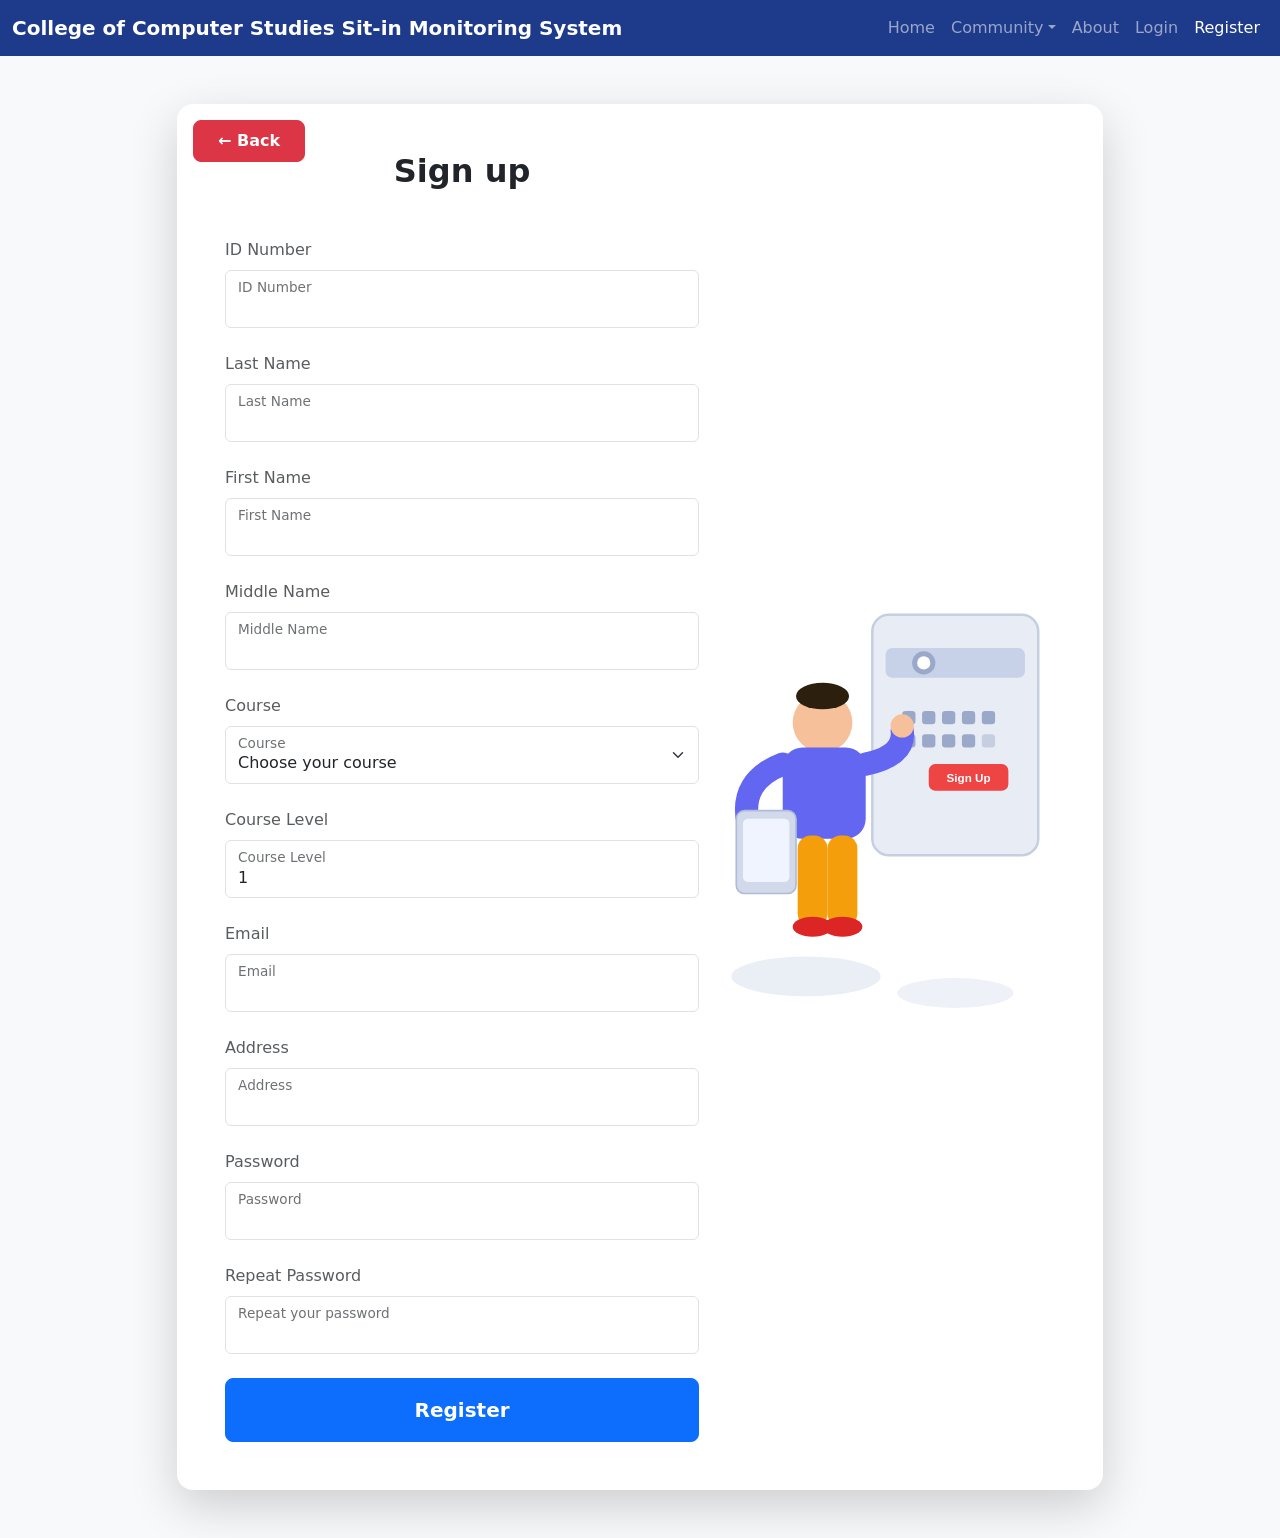
==== register.html @ 719eb95a "add all" ====
<!DOCTYPE html>
<html lang="en">
<head>
  <meta charset="UTF-8">
  <meta name="viewport" content="width=device-width, initial-scale=1.0">
  <title>CCS | Register</title>
  <link href="https://cdn.jsdelivr.net/npm/bootstrap@5.3.3/dist/css/bootstrap.min.css" rel="stylesheet">
  <link href="https://fonts.googleapis.com/css2?family=Source+Sans+3:wght@400;600;700&display=swap" rel="stylesheet">
  <link rel="stylesheet" href="style-bootstrap.css">
</head>
<body class="bg-light min-vh-100">
  <nav class="navbar navbar-expand-lg navbar-dark" style="background: #1e3a8a;">
    <div class="container-fluid">
      <span class="navbar-brand fw-semibold">College of Computer Studies Sit-in Monitoring System</span>
      <ul class="navbar-nav ms-auto">
        <li class="nav-item"><a class="nav-link" href="index.html">Home</a></li>
        <li class="nav-item dropdown"><a class="nav-link dropdown-toggle" href="#">Community</a></li>
        <li class="nav-item"><a class="nav-link" href="#">About</a></li>
        <li class="nav-item"><a class="nav-link" href="index.html">Login</a></li>
        <li class="nav-item"><a class="nav-link active" href="#">Register</a></li>
      </ul>
    </div>
  </nav>

  <main class="container py-5">
    <div class="row justify-content-center">
      <div class="col-xl-10">
        <div class="card shadow-lg border-0 rounded-4 position-relative">
          <a href="index.html" class="btn btn-danger position-absolute top-0 start-0 m-3 z-3 fw-semibold px-4 py-2 rounded-3">← Back</a>
          
          <div class="card-body p-5">
            <div class="row align-items-center">
              <div class="col-lg-7">
                <h1 class="h2 fw-bold text-center mb-5 text-dark">Sign up</h1>
                
                <form id="register-form">
                  <!-- 1. ID Number -->
                  <div class="mb-4">
                    <label class="form-label fw-medium text-muted">ID Number</label>
                    <div class="form-floating">
                      <input type="text" class="form-control" id="idNumber" name="idNumber" required>
                      <label for="idNumber">ID Number</label>
                    </div>
                  </div>

                  <!-- 2. Last Name -->
                  <div class="mb-4">
                    <label class="form-label fw-medium text-muted">Last Name</label>
                    <div class="form-floating">
                      <input type="text" class="form-control" id="lastName" name="lastName" required>
                      <label for="lastName">Last Name</label>
                    </div>
                  </div>

                  <!-- 3. First Name -->
                  <div class="mb-4">
                    <label class="form-label fw-medium text-muted">First Name</label>
                    <div class="form-floating">
                      <input type="text" class="form-control" id="firstName" name="firstName" required>
                      <label for="firstName">First Name</label>
                    </div>
                  </div>

                  <!-- 4. Middle Name -->
                  <div class="mb-4">
                    <label class="form-label fw-medium text-muted">Middle Name</label>
                    <div class="form-floating">
                      <input type="text" class="form-control" id="middleName" name="middleName">
                      <label for="middleName">Middle Name</label>
                    </div>
                  </div>

                  <!-- 5. Course (DROPDOWN) -->
                  <div class="mb-4">
                    <label class="form-label fw-medium text-muted">Course</label>
                    <div class="form-floating">
                      <select class="form-select" id="course" name="course" required>
                        <option value="" disabled selected>Choose your course</option>
                        <option value="BSIT">BSIT - Information Technology</option>
                        <option value="BSCS">BSCS - Computer Science</option>
                        <option value="BSE">BSE - Engineering</option>
                        <option value="BSN">BSN - Nursing</option>
                        <option value="BSA">BSA - Accountancy</option>
                      </select>
                      <label for="course">Course</label>
                    </div>
                  </div>

                  <!-- 6. Course Level -->
                  <div class="mb-4">
                    <label class="form-label fw-medium text-muted">Course Level</label>
                    <div class="form-floating">
                      <input type="number" class="form-control" id="courseLevel" name="courseLevel" value="1" min="1" max="5" required>
                      <label for="courseLevel">Course Level</label>
                    </div>
                  </div>

                  <!-- 7. Email -->
                  <div class="mb-4">
                    <label class="form-label fw-medium text-muted">Email</label>
                    <div class="form-floating">
                      <input type="email" class="form-control" id="email" name="email" required>
                      <label for="email">Email</label>
                    </div>
                  </div>

                  <!-- 8. Address -->
                  <div class="mb-4">
                    <label class="form-label fw-medium text-muted">Address</label>
                    <div class="form-floating">
                      <input type="text" class="form-control" id="address" name="address" required>
                      <label for="address">Address</label>
                    </div>
                  </div>

                  <!-- 9. Password -->
                  <div class="mb-4">
                    <label class="form-label fw-medium text-muted">Password</label>
                    <div class="form-floating">
                      <input type="password" class="form-control" id="password" name="password" required>
                      <label for="password">Password</label>
                    </div>
                  </div>

                  <!-- 10. Repeat Password -->
                  <div class="mb-4">
                    <label class="form-label fw-medium text-muted">Repeat Password</label>
                    <div class="form-floating">
                      <input type="password" class="form-control" id="repeatPassword" name="repeatPassword" required>
                      <label for="repeatPassword">Repeat your password</label>
                    </div>
                  </div>

                  <button type="submit" class="btn btn-primary btn-lg w-100 fw-semibold py-3">Register</button>
                </form>
              </div>

              <div class="col-lg-5 d-none d-lg-flex align-items-center justify-content-center">
                <svg class="svg-illustration" viewBox="0 0 200 280" fill="none" xmlns="http://www.w3.org/2000/svg">
                  <rect x="90" y="30" width="100" height="145" rx="10" fill="#e8edf5" stroke="#c5cfe0" stroke-width="1.5"/>
                  <rect x="98" y="50" width="84" height="18" rx="4" fill="#c7d2e8"/>
                  <circle cx="121" cy="59" r="7" fill="#9aa8c9"/>
                  <circle cx="121" cy="59" r="4" fill="#fff"/>
                  <rect x="108" y="88" width="8" height="8" rx="2" fill="#9aa8c9"/>
                  <rect x="120" y="88" width="8" height="8" rx="2" fill="#9aa8c9"/>
                  <rect x="132" y="88" width="8" height="8" rx="2" fill="#9aa8c9"/>
                  <rect x="144" y="88" width="8" height="8" rx="2" fill="#9aa8c9"/>
                  <rect x="156" y="88" width="8" height="8" rx="2" fill="#9aa8c9"/>
                  <rect x="108" y="102" width="8" height="8" rx="2" fill="#9aa8c9"/>
                  <rect x="120" y="102" width="8" height="8" rx="2" fill="#9aa8c9"/>
                  <rect x="132" y="102" width="8" height="8" rx="2" fill="#9aa8c9"/>
                  <rect x="144" y="102" width="8" height="8" rx="2" fill="#9aa8c9"/>
                  <rect x="156" y="102" width="8" height="8" rx="2" fill="#c5cfe0"/>
                  <rect x="124" y="120" width="48" height="16" rx="4" fill="#ef4444"/>
                  <text x="148" y="131" text-anchor="middle" fill="#fff" font-size="7" font-family="sans-serif" font-weight="600">Sign Up</text>
                  <circle cx="60" cy="95" r="18" fill="#f5c09a"/>
                  <ellipse cx="60" cy="79" rx="16" ry="8" fill="#2d1f0e"/>
                  <rect x="36" y="110" width="50" height="55" rx="12" fill="#6366f1"/>
                  <path d="M36 120 Q10 130 15 155" stroke="#6366f1" stroke-width="14" stroke-linecap="round" fill="none"/>
                  <path d="M86 120 Q110 115 108 100" stroke="#6366f1" stroke-width="14" stroke-linecap="round" fill="none"/>
                  <circle cx="108" cy="97" r="7" fill="#f5c09a"/>
                  <rect x="8" y="148" width="36" height="50" rx="5" fill="#d1d9eb" stroke="#b0bcd5" stroke-width="1"/>
                  <rect x="12" y="153" width="28" height="38" rx="3" fill="#f0f4ff"/>
                  <rect x="45" y="163" width="18" height="55" rx="8" fill="#f59e0b"/>
                  <rect x="63" y="163" width="18" height="55" rx="8" fill="#f59e0b"/>
                  <ellipse cx="54" cy="218" rx="12" ry="6" fill="#dc2626"/>
                  <ellipse cx="72" cy="218" rx="12" ry="6" fill="#dc2626"/>
                  <ellipse cx="50" cy="248" rx="45" ry="12" fill="#dde4f0" opacity=".6"/>
                  <ellipse cx="140" cy="258" rx="35" ry="9" fill="#dde4f0" opacity=".5"/>
                </svg>
              </div>
            </div>
          </div>
        </div>
      </div>
    </div>
  </main>

  <script src="https://cdn.jsdelivr.net/npm/bootstrap@5.3.3/dist/js/bootstrap.bundle.min.js"></script>
  <script src="script.js"></script>
</body>
</html>
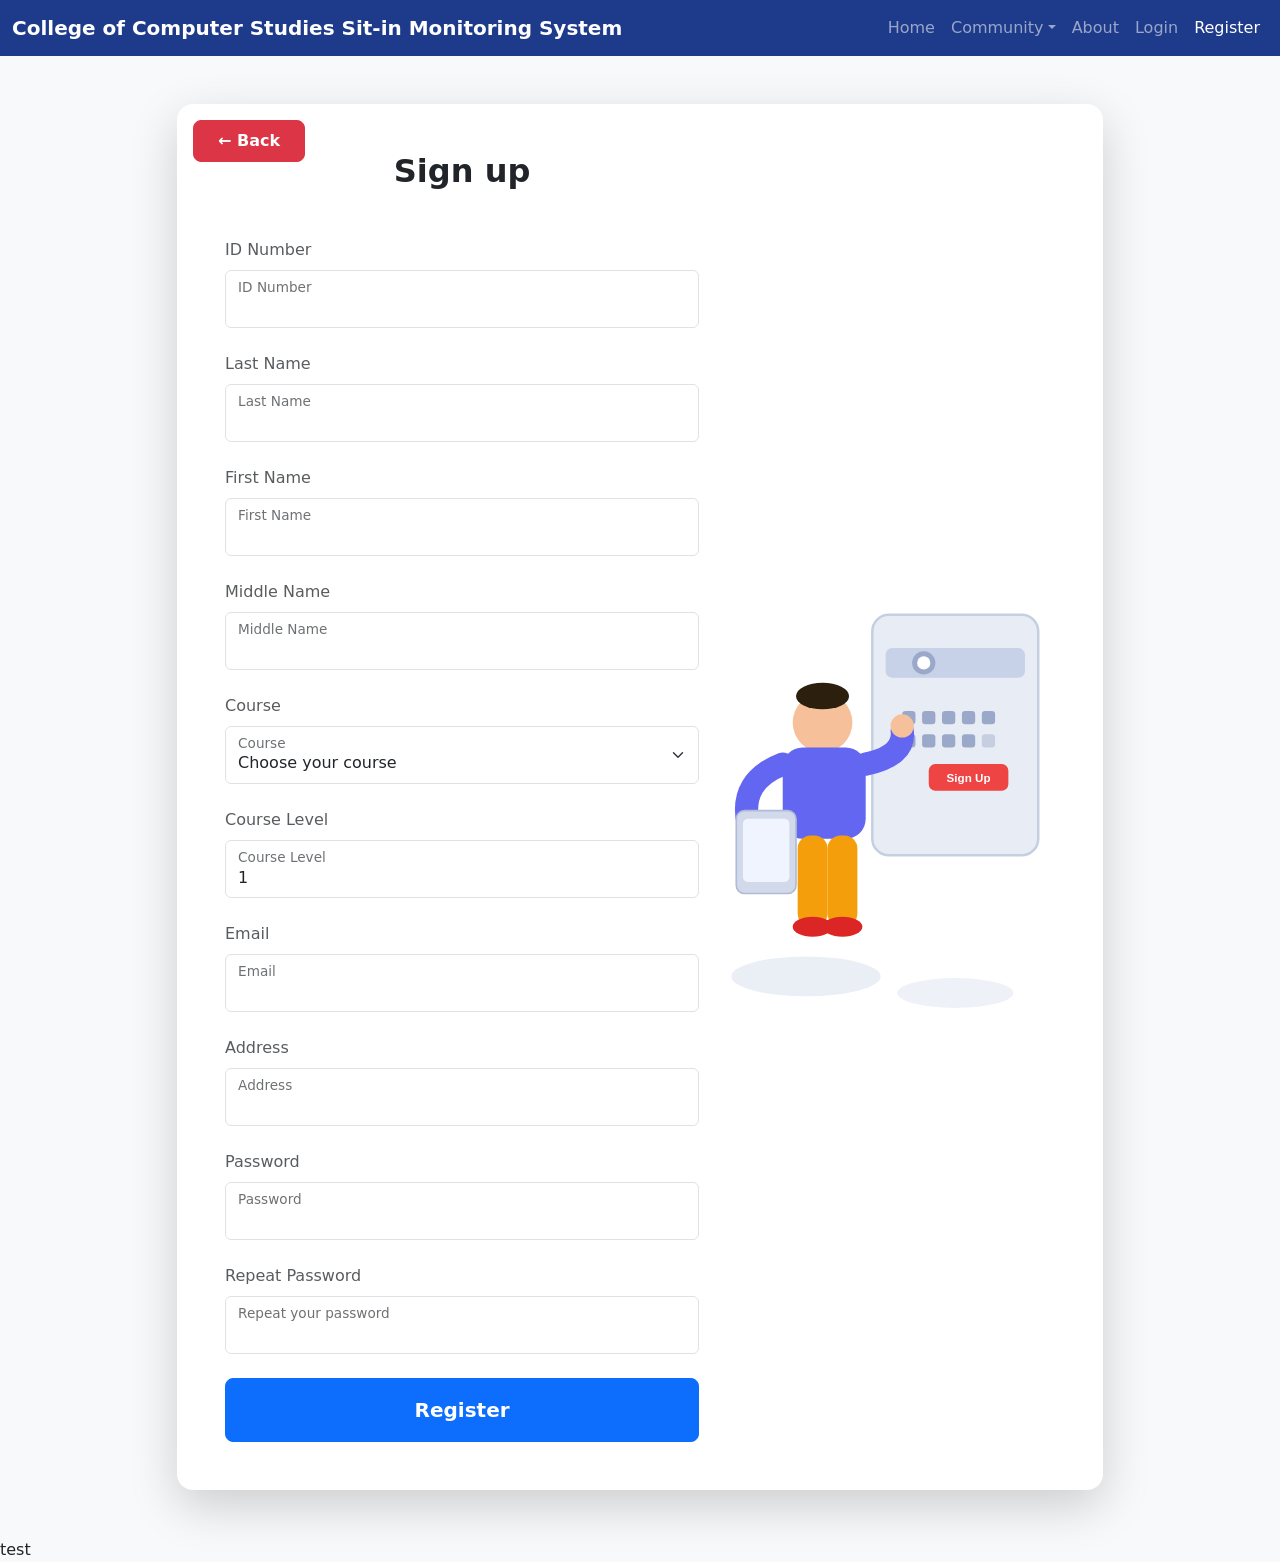
==== commit b4ea6f66: "update" ====
--- a/register.html
+++ b/register.html
@@ -180,3 +180,5 @@
   <script src="script.js"></script>
 </body>
 </html>
+
+test
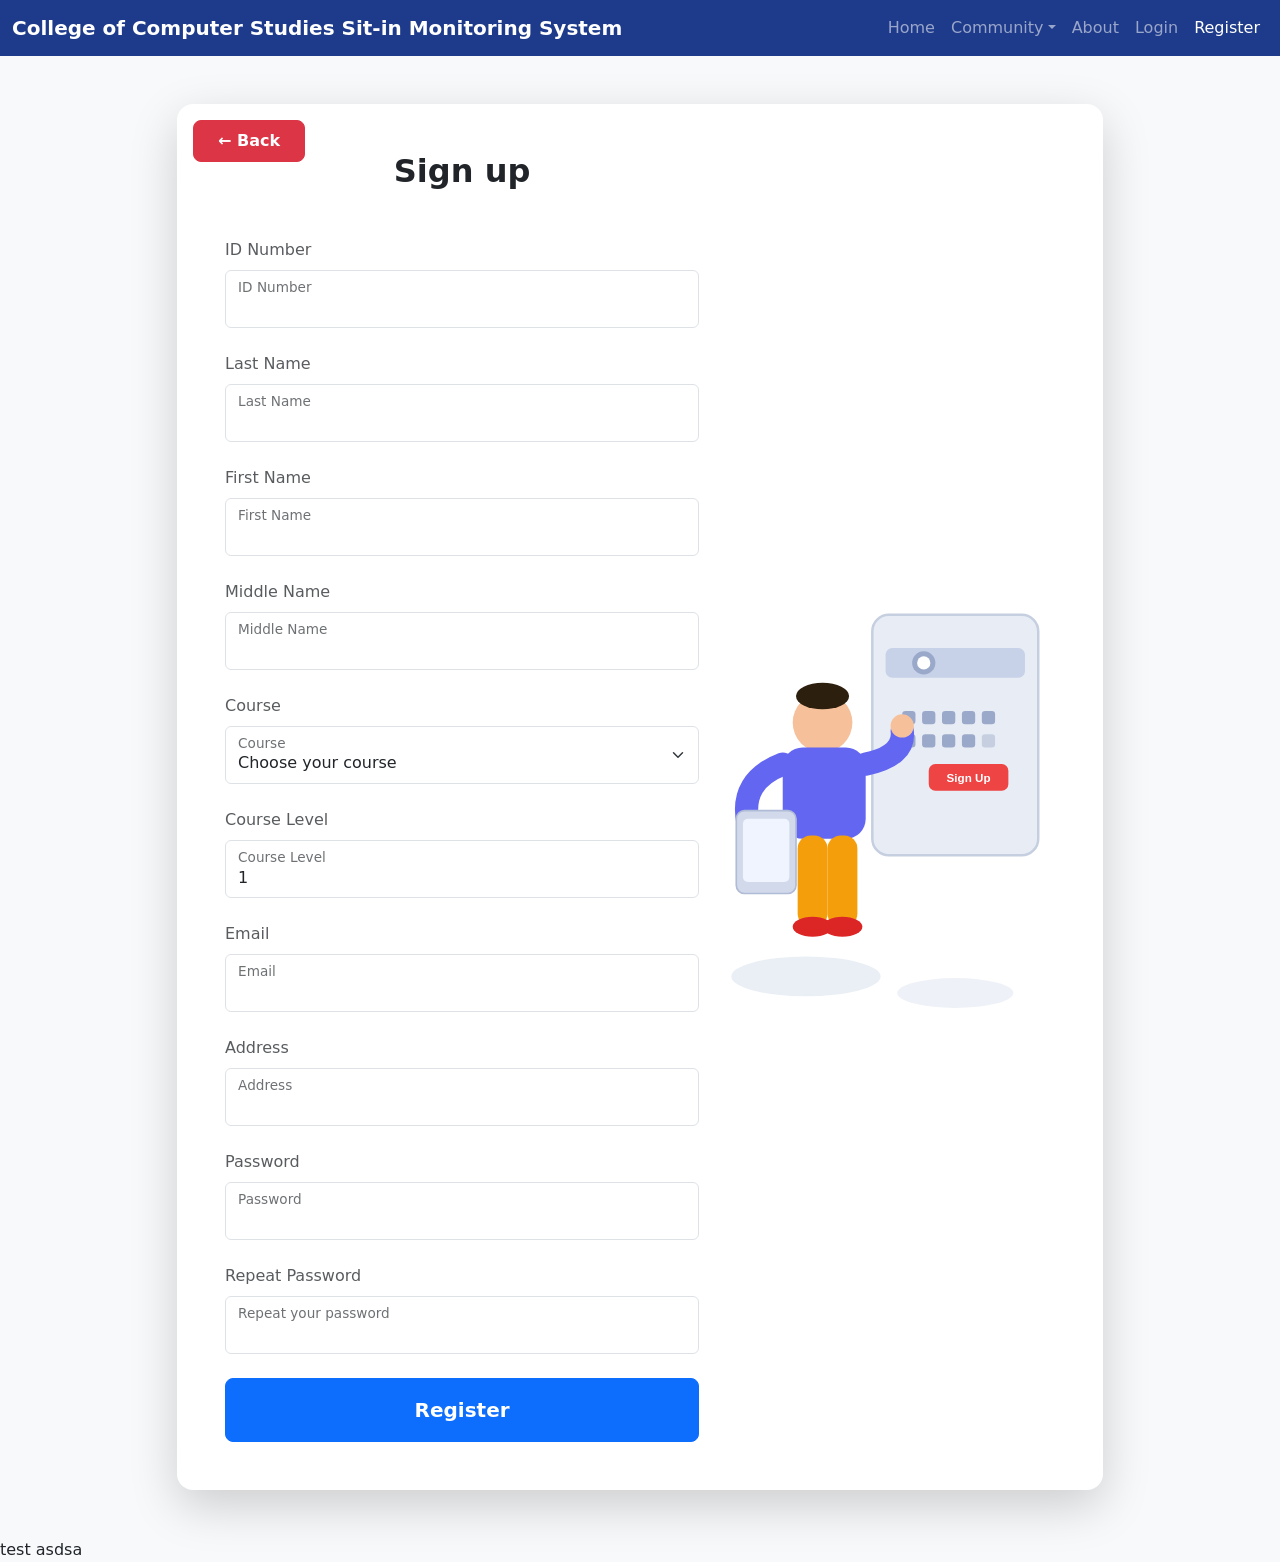
==== commit c48a3666: "update project" ====
--- a/register.html
+++ b/register.html
@@ -182,3 +182,4 @@
 </html>
 
 test
+asdsa
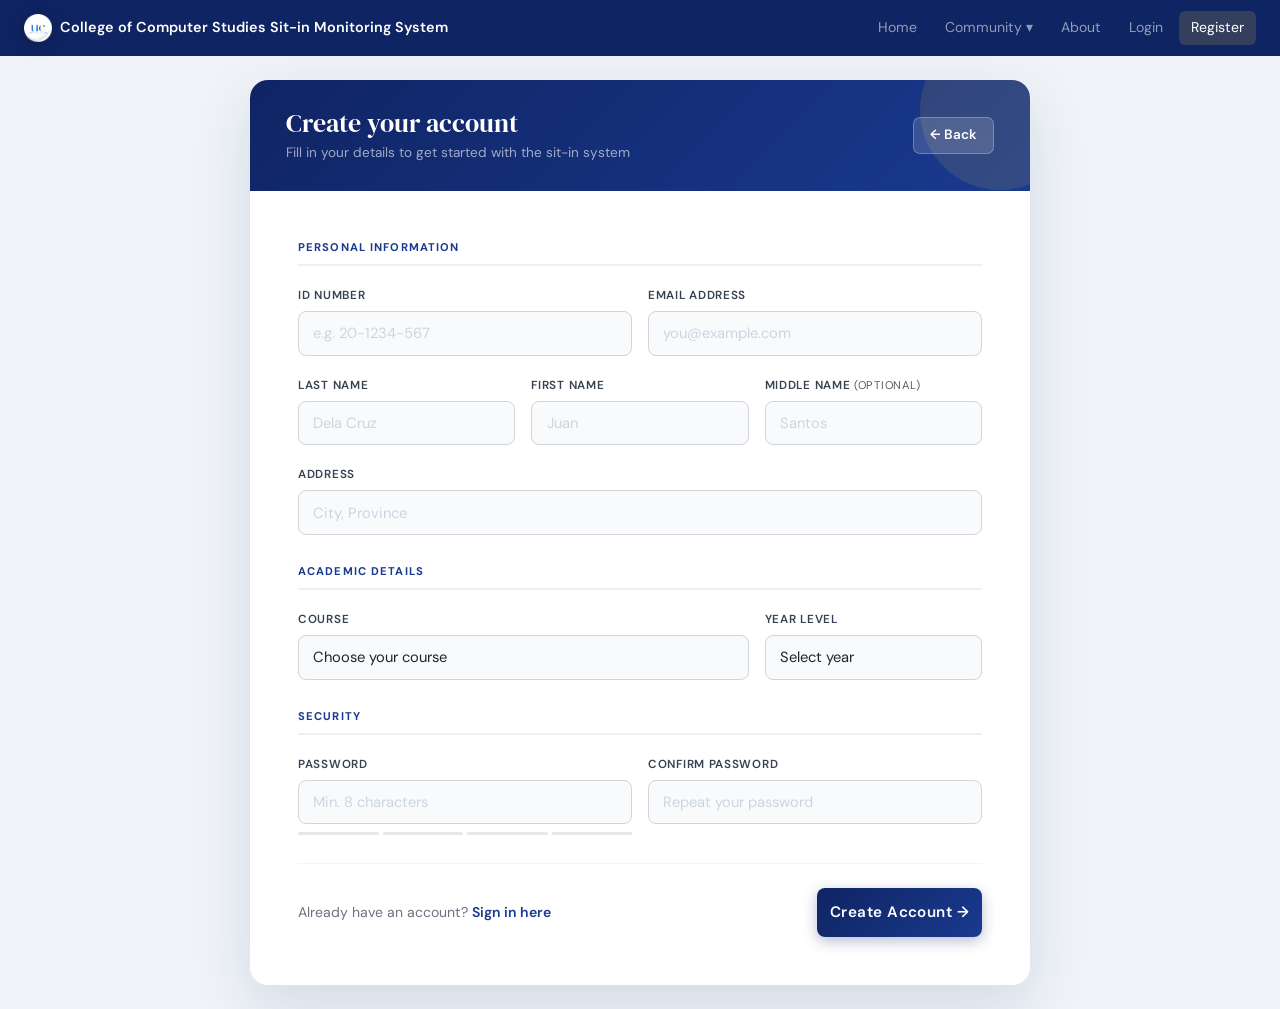
==== commit b298e44f: "Updated better V1" ====
--- a/register.html
+++ b/register.html
@@ -1,20 +1,28 @@
 <!DOCTYPE html>
 <html lang="en">
 <head>
-  <meta charset="UTF-8">
-  <meta name="viewport" content="width=device-width, initial-scale=1.0">
+  <meta charset="UTF-8" />
+  <meta name="viewport" content="width=device-width, initial-scale=1.0"/>
   <title>CCS | Register</title>
-  <link href="https://cdn.jsdelivr.net/npm/bootstrap@5.3.3/dist/css/bootstrap.min.css" rel="stylesheet">
-  <link href="https://fonts.googleapis.com/css2?family=Source+Sans+3:wght@400;600;700&display=swap" rel="stylesheet">
-  <link rel="stylesheet" href="style-bootstrap.css">
+  <link href="https://cdn.jsdelivr.net/npm/bootstrap@5.3.3/dist/css/bootstrap.min.css" rel="stylesheet"/>
+  <link href="https://fonts.googleapis.com/css2?family=DM+Sans:wght@400;500;600&family=DM+Serif+Display&display=swap" rel="stylesheet"/>
+  <link href="style.css" rel="stylesheet"/>
 </head>
-<body class="bg-light min-vh-100">
-  <nav class="navbar navbar-expand-lg navbar-dark" style="background: #1e3a8a;">
-    <div class="container-fluid">
-      <span class="navbar-brand fw-semibold">College of Computer Studies Sit-in Monitoring System</span>
-      <ul class="navbar-nav ms-auto">
+<body>
+
+  <!-- Navbar -->
+  <nav class="navbar navbar-expand-lg navbar-dark px-4">
+    <a class="navbar-brand fw-semibold d-flex align-items-center" href="index.html" style="font-size:.9rem; text-decoration: none;">
+      <img src="images/UC_LOGO.png" alt="UC Logo" class="nav-logo me-2" onerror="this.src='images/UC_LOGO.jpg'; this.onerror=null;"/>
+      College of Computer Studies Sit-in Monitoring System
+    </a>
+    <button class="navbar-toggler" type="button" data-bs-toggle="collapse" data-bs-target="#navMenu">
+      <span class="navbar-toggler-icon"></span>
+    </button>
+    <div class="collapse navbar-collapse" id="navMenu">
+      <ul class="navbar-nav ms-auto gap-1">
         <li class="nav-item"><a class="nav-link" href="index.html">Home</a></li>
-        <li class="nav-item dropdown"><a class="nav-link dropdown-toggle" href="#">Community</a></li>
+        <li class="nav-item"><a class="nav-link" href="#">Community ▾</a></li>
         <li class="nav-item"><a class="nav-link" href="#">About</a></li>
         <li class="nav-item"><a class="nav-link" href="index.html">Login</a></li>
         <li class="nav-item"><a class="nav-link active" href="#">Register</a></li>
@@ -22,164 +30,106 @@
     </div>
   </nav>
 
-  <main class="container py-5">
-    <div class="row justify-content-center">
-      <div class="col-xl-10">
-        <div class="card shadow-lg border-0 rounded-4 position-relative">
-          <a href="index.html" class="btn btn-danger position-absolute top-0 start-0 m-3 z-3 fw-semibold px-4 py-2 rounded-3">← Back</a>
-          
-          <div class="card-body p-5">
-            <div class="row align-items-center">
-              <div class="col-lg-7">
-                <h1 class="h2 fw-bold text-center mb-5 text-dark">Sign up</h1>
-                
-                <form id="register-form">
-                  <!-- 1. ID Number -->
-                  <div class="mb-4">
-                    <label class="form-label fw-medium text-muted">ID Number</label>
-                    <div class="form-floating">
-                      <input type="text" class="form-control" id="idNumber" name="idNumber" required>
-                      <label for="idNumber">ID Number</label>
-                    </div>
-                  </div>
+  <!-- Main -->
+  <div class="d-flex justify-content-center align-items-start py-4 px-3 register-wrapper">
+    <div class="register-card bg-white">
+      <!-- Header -->
+      <div class="card-header-ccs d-flex align-items-center justify-content-between">
+        <div>
+          <h1 class="mb-1">Create your account</h1>
+          <p>Fill in your details to get started with the sit-in system</p>
+        </div>
+        <a href="index.html" class="btn-back">← Back</a>
+      </div>
 
-                  <!-- 2. Last Name -->
-                  <div class="mb-4">
-                    <label class="form-label fw-medium text-muted">Last Name</label>
-                    <div class="form-floating">
-                      <input type="text" class="form-control" id="lastName" name="lastName" required>
-                      <label for="lastName">Last Name</label>
-                    </div>
-                  </div>
+      <!-- Body -->
+      <div class="p-4 p-md-5">
+        <form id="register-form">
+          <!-- Personal Info -->
+          <p class="section-heading">Personal Information</p>
+          <div class="row g-3">
+            <div class="col-md-6">
+              <label for="idNumber" class="form-label">ID Number</label>
+              <input type="text" class="form-control" id="idNumber" name="idNumber" placeholder="e.g. 20-1234-567" required/>
+            </div>
+            <div class="col-md-6">
+              <label for="email" class="form-label">Email Address</label>
+              <input type="email" class="form-control" id="email" name="email" placeholder="you@example.com" required/>
+            </div>
+            <div class="col-md-4">
+              <label for="lastName" class="form-label">Last Name</label>
+              <input type="text" class="form-control" id="lastName" name="lastName" placeholder="Dela Cruz" required/>
+            </div>
+            <div class="col-md-4">
+              <label for="firstName" class="form-label">First Name</label>
+              <input type="text" class="form-control" id="firstName" name="firstName" placeholder="Juan" required/>
+            </div>
+            <div class="col-md-4">
+              <label for="middleName" class="form-label">
+                Middle Name <span class="text-muted fw-normal" style="font-size:.7rem;">(optional)</span>
+              </label>
+              <input type="text" class="form-control" id="middleName" name="middleName" placeholder="Santos"/>
+            </div>
+            <div class="col-12">
+              <label for="address" class="form-label">Address</label>
+              <input type="text" class="form-control" id="address" name="address" placeholder="City, Province" required/>
+            </div>
+          </div>
 
-                  <!-- 3. First Name -->
-                  <div class="mb-4">
-                    <label class="form-label fw-medium text-muted">First Name</label>
-                    <div class="form-floating">
-                      <input type="text" class="form-control" id="firstName" name="firstName" required>
-                      <label for="firstName">First Name</label>
-                    </div>
-                  </div>
+          <!-- Academic Details -->
+          <p class="section-heading">Academic Details</p>
+          <div class="row g-3">
+            <div class="col-md-8">
+              <label for="course" class="form-label">Course</label>
+              <select class="form-select" id="course" name="course" required>
+                <option value="" disabled selected>Choose your course</option>
+                <option value="BSIT">BSIT — Information Technology</option>
+                <option value="BSCS">BSCS — Computer Science</option>
+                <option value="BSE">BSE — Engineering</option>
+                <option value="BSN">BSN — Nursing</option>
+                <option value="BSA">BSA — Accountancy</option>
+              </select>
+            </div>
+            <div class="col-md-4">
+              <label for="courseLevel" class="form-label">Year Level</label>
+              <select class="form-select" id="courseLevel" name="courseLevel" required>
+                <option value="" disabled selected>Select year</option>
+                <option value="1">1st Year</option>
+                <option value="2">2nd Year</option>
+                <option value="3">3rd Year</option>
+                <option value="4">4th Year</option>
+                <option value="5">5th Year</option>
+              </select>
+            </div>
+          </div>
 
-                  <!-- 4. Middle Name -->
-                  <div class="mb-4">
-                    <label class="form-label fw-medium text-muted">Middle Name</label>
-                    <div class="form-floating">
-                      <input type="text" class="form-control" id="middleName" name="middleName">
-                      <label for="middleName">Middle Name</label>
-                    </div>
-                  </div>
-
-                  <!-- 5. Course (DROPDOWN) -->
-                  <div class="mb-4">
-                    <label class="form-label fw-medium text-muted">Course</label>
-                    <div class="form-floating">
-                      <select class="form-select" id="course" name="course" required>
-                        <option value="" disabled selected>Choose your course</option>
-                        <option value="BSIT">BSIT - Information Technology</option>
-                        <option value="BSCS">BSCS - Computer Science</option>
-                        <option value="BSE">BSE - Engineering</option>
-                        <option value="BSN">BSN - Nursing</option>
-                        <option value="BSA">BSA - Accountancy</option>
-                      </select>
-                      <label for="course">Course</label>
-                    </div>
-                  </div>
-
-                  <!-- 6. Course Level -->
-                  <div class="mb-4">
-                    <label class="form-label fw-medium text-muted">Course Level</label>
-                    <div class="form-floating">
-                      <input type="number" class="form-control" id="courseLevel" name="courseLevel" value="1" min="1" max="5" required>
-                      <label for="courseLevel">Course Level</label>
-                    </div>
-                  </div>
-
-                  <!-- 7. Email -->
-                  <div class="mb-4">
-                    <label class="form-label fw-medium text-muted">Email</label>
-                    <div class="form-floating">
-                      <input type="email" class="form-control" id="email" name="email" required>
-                      <label for="email">Email</label>
-                    </div>
-                  </div>
-
-                  <!-- 8. Address -->
-                  <div class="mb-4">
-                    <label class="form-label fw-medium text-muted">Address</label>
-                    <div class="form-floating">
-                      <input type="text" class="form-control" id="address" name="address" required>
-                      <label for="address">Address</label>
-                    </div>
-                  </div>
-
-                  <!-- 9. Password -->
-                  <div class="mb-4">
-                    <label class="form-label fw-medium text-muted">Password</label>
-                    <div class="form-floating">
-                      <input type="password" class="form-control" id="password" name="password" required>
-                      <label for="password">Password</label>
-                    </div>
-                  </div>
-
-                  <!-- 10. Repeat Password -->
-                  <div class="mb-4">
-                    <label class="form-label fw-medium text-muted">Repeat Password</label>
-                    <div class="form-floating">
-                      <input type="password" class="form-control" id="repeatPassword" name="repeatPassword" required>
-                      <label for="repeatPassword">Repeat your password</label>
-                    </div>
-                  </div>
-
-                  <button type="submit" class="btn btn-primary btn-lg w-100 fw-semibold py-3">Register</button>
-                </form>
-              </div>
-
-              <div class="col-lg-5 d-none d-lg-flex align-items-center justify-content-center">
-                <svg class="svg-illustration" viewBox="0 0 200 280" fill="none" xmlns="http://www.w3.org/2000/svg">
-                  <rect x="90" y="30" width="100" height="145" rx="10" fill="#e8edf5" stroke="#c5cfe0" stroke-width="1.5"/>
-                  <rect x="98" y="50" width="84" height="18" rx="4" fill="#c7d2e8"/>
-                  <circle cx="121" cy="59" r="7" fill="#9aa8c9"/>
-                  <circle cx="121" cy="59" r="4" fill="#fff"/>
-                  <rect x="108" y="88" width="8" height="8" rx="2" fill="#9aa8c9"/>
-                  <rect x="120" y="88" width="8" height="8" rx="2" fill="#9aa8c9"/>
-                  <rect x="132" y="88" width="8" height="8" rx="2" fill="#9aa8c9"/>
-                  <rect x="144" y="88" width="8" height="8" rx="2" fill="#9aa8c9"/>
-                  <rect x="156" y="88" width="8" height="8" rx="2" fill="#9aa8c9"/>
-                  <rect x="108" y="102" width="8" height="8" rx="2" fill="#9aa8c9"/>
-                  <rect x="120" y="102" width="8" height="8" rx="2" fill="#9aa8c9"/>
-                  <rect x="132" y="102" width="8" height="8" rx="2" fill="#9aa8c9"/>
-                  <rect x="144" y="102" width="8" height="8" rx="2" fill="#9aa8c9"/>
-                  <rect x="156" y="102" width="8" height="8" rx="2" fill="#c5cfe0"/>
-                  <rect x="124" y="120" width="48" height="16" rx="4" fill="#ef4444"/>
-                  <text x="148" y="131" text-anchor="middle" fill="#fff" font-size="7" font-family="sans-serif" font-weight="600">Sign Up</text>
-                  <circle cx="60" cy="95" r="18" fill="#f5c09a"/>
-                  <ellipse cx="60" cy="79" rx="16" ry="8" fill="#2d1f0e"/>
-                  <rect x="36" y="110" width="50" height="55" rx="12" fill="#6366f1"/>
-                  <path d="M36 120 Q10 130 15 155" stroke="#6366f1" stroke-width="14" stroke-linecap="round" fill="none"/>
-                  <path d="M86 120 Q110 115 108 100" stroke="#6366f1" stroke-width="14" stroke-linecap="round" fill="none"/>
-                  <circle cx="108" cy="97" r="7" fill="#f5c09a"/>
-                  <rect x="8" y="148" width="36" height="50" rx="5" fill="#d1d9eb" stroke="#b0bcd5" stroke-width="1"/>
-                  <rect x="12" y="153" width="28" height="38" rx="3" fill="#f0f4ff"/>
-                  <rect x="45" y="163" width="18" height="55" rx="8" fill="#f59e0b"/>
-                  <rect x="63" y="163" width="18" height="55" rx="8" fill="#f59e0b"/>
-                  <ellipse cx="54" cy="218" rx="12" ry="6" fill="#dc2626"/>
-                  <ellipse cx="72" cy="218" rx="12" ry="6" fill="#dc2626"/>
-                  <ellipse cx="50" cy="248" rx="45" ry="12" fill="#dde4f0" opacity=".6"/>
-                  <ellipse cx="140" cy="258" rx="35" ry="9" fill="#dde4f0" opacity=".5"/>
-                </svg>
+          <!-- Security -->
+          <p class="section-heading">Security</p>
+          <div class="row g-3">
+            <div class="col-md-6">
+              <label for="password" class="form-label">Password</label>
+              <input type="password" class="form-control" id="password" name="password" placeholder="Min. 8 characters" required/>
+              <div class="strength-bar mt-2">
+                <span id="s1"></span><span id="s2"></span><span id="s3"></span><span id="s4"></span>
               </div>
             </div>
+            <div class="col-md-6">
+              <label for="repeatPassword" class="form-label">Confirm Password</label>
+              <input type="password" class="form-control" id="repeatPassword" name="repeatPassword" placeholder="Repeat your password" required/>
+            </div>
           </div>
-        </div>
+
+          <!-- Footer -->
+          <div class="form-footer d-flex align-items-center justify-content-between flex-wrap gap-3">
+            <p class="signin-hint mb-0">Already have an account? <a href="index.html">Sign in here</a></p>
+            <button type="submit" class="btn btn-ccs text-white">Create Account →</button>
+          </div>
+        </form>
       </div>
     </div>
-  </main>
+  </div>
 
   <script src="https://cdn.jsdelivr.net/npm/bootstrap@5.3.3/dist/js/bootstrap.bundle.min.js"></script>
   <script src="script.js"></script>
 </body>
 </html>
-
-test
-asdsa
--- a/style.css
+++ b/style.css
@@ -0,0 +1,143 @@
+/* Shared styles */
+body { font-family: 'DM Sans', sans-serif; background-color: #f0f4f8; }
+
+/* Navbar - Shared */
+.navbar { background: #0f2463 !important; min-height: 56px; }
+.nav-dot { width:7px; height:7px; background:#c9a84c; border-radius:50%; display:inline-block; margin-right:8px; flex-shrink:0; }
+.navbar-nav .nav-link { font-size:.88rem; padding:.4rem .75rem !important; border-radius:6px; transition:background .2s; }
+.navbar-nav .nav-link:hover { background:rgba(255,255,255,.1); }
+.navbar-nav .nav-link.active { background:rgba(201,168,76,.2); }
+
+/* Login page styles */
+.login-wrapper { min-height: calc(100vh - 56px); }
+.login-card { max-width:860px; width:100%; border-radius:18px; overflow:hidden; box-shadow:0 20px 60px rgba(15,36,99,.15); }
+
+.brand-panel {
+  background: linear-gradient(155deg, #0f2463 0%, #1a3a8f 100%);
+  position: relative;
+  overflow: hidden;
+}
+.brand-panel::before {
+  content:''; position:absolute; top:-60px; right:-60px;
+  width:200px; height:200px; border-radius:50%;
+  background:rgba(201,168,76,.12);
+}
+.brand-panel::after {
+  content:''; position:absolute; bottom:-50px; left:-50px;
+  width:180px; height:180px; border-radius:50%;
+  background:rgba(255,255,255,.05);
+}
+.brand-panel img {
+  width:155px; filter:drop-shadow(0 4px 20px rgba(0,0,0,.3));
+  position:relative; z-index:1;
+}
+.gold-divider { width:40px; height:2px; background:#c9a84c; border-radius:2px; }
+.brand-tagline { color:rgba(255,255,255,.65); font-size:.78rem; letter-spacing:.04em; text-transform:uppercase; line-height:1.7; }
+.brand-tagline strong { display:block; color:#e8c96a; font-size:.95rem; font-weight:600; letter-spacing:.01em; text-transform:none; }
+
+.form-panel { background:#fff; }
+.form-title { font-family:'DM Serif Display',serif; font-size:1.9rem; color:#0f2463; }
+
+/* Register page styles */
+.register-wrapper { min-height: calc(100vh - 56px); }
+.register-card { max-width:780px; width:100%; border-radius:18px; overflow:hidden; box-shadow:0 20px 60px rgba(15,36,99,.13); }
+
+.card-header-ccs {
+  background:linear-gradient(135deg,#0f2463 0%,#1a3a8f 100%);
+  padding:1.75rem 2.25rem;
+  position:relative;
+  overflow:hidden;
+}
+.card-header-ccs::after {
+  content:''; position:absolute;
+  top:-50px; right:-50px;
+  width:160px; height:160px; border-radius:50%;
+  background:rgba(201,168,76,.15);
+}
+.card-header-ccs h1 { font-family:'DM Serif Display',serif; font-size:1.6rem; color:#fff; }
+.card-header-ccs p { font-size:.85rem; color:rgba(255,255,255,.6); margin-bottom:0; }
+.btn-back {
+  background:rgba(255,255,255,.15); color:#fff;
+  border:1px solid rgba(255,255,255,.25); border-radius:7px;
+  padding:.45rem 1rem; font-size:.85rem; font-weight:600;
+  font-family:inherit; text-decoration:none; display:inline-flex;
+  align-items:center; gap:.4rem; transition:background .2s; position:relative; z-index:1;
+}
+.btn-back:hover { background:rgba(255,255,255,.25); color:#fff; }
+
+.section-heading {
+  font-size:.7rem; font-weight:700; letter-spacing:.1em;
+  text-transform:uppercase; color:#1a3a8f;
+  padding-bottom:.5rem; border-bottom:2px solid #eef0f6;
+  margin-bottom:1rem; margin-top:1.75rem;
+}
+.section-heading:first-of-type { margin-top:0; }
+
+/* Shared form styles */
+.form-label { font-size:.73rem; font-weight:600; letter-spacing:.06em; text-transform:uppercase; color:#374151; margin-bottom:.4rem; }
+.form-control, .form-select {
+  border:1.5px solid #d1d5db; border-radius:8px;
+  padding:.65rem .9rem; font-size:.92rem; font-family:inherit;
+  background:#f9fafb; transition:border-color .2s, box-shadow .2s, background .2s;
+}
+.form-control:focus, .form-select:focus { 
+  border-color:#1a3a8f; background:#fff; 
+  box-shadow:0 0 0 3px rgba(26,58,143,.1); 
+}
+.form-control::placeholder { color:#cbd5e1; }
+.form-check-input:checked { background-color:#0f2463; border-color:#0f2463; }
+.form-check-label { font-size:.88rem; color:#6b7280; }
+
+.forgot-link { font-size:.88rem; color:#1a3a8f; text-decoration:none; font-weight:500; }
+.forgot-link:hover { color:#c9a84c; }
+
+.strength-bar { display:flex; gap:4px; margin-top:5px; }
+.strength-bar span { height:3px; flex:1; border-radius:2px; background:#e5e7eb; transition:background .3s; }
+
+/* Shared buttons */
+.btn-ccs {
+  background:linear-gradient(135deg,#0f2463,#1a3a8f); border:none;
+  border-radius:8px; padding:.8rem; font-size:.95rem; font-weight:600;
+  letter-spacing:.03em; box-shadow:0 4px 14px rgba(15,36,99,.3);
+  transition:transform .15s, box-shadow .2s;
+}
+.btn-ccs:hover { 
+  background:linear-gradient(135deg,#0f2463,#1a3a8f); 
+  transform:translateY(-1px); 
+  box-shadow:0 8px 22px rgba(15,36,99,.35); 
+}
+.btn-ccs:active { transform:scale(.98); }
+
+.or-divider { display:flex; align-items:center; gap:.75rem; color:#9ca3af; font-size:.78rem; }
+.or-divider::before, .or-divider::after { content:''; flex:1; height:1px; background:#e5e7eb; }
+
+.register-hint, .signin-hint { font-size:.88rem; color:#6b7280; }
+.register-hint, .signin-hint { text-align:center; }
+.register-hint a, .signin-hint a { color:#dc2626; font-weight:700; text-decoration:none; }
+.register-hint a:hover, .signin-hint a:hover { text-decoration:underline; }
+.signin-hint a { color:#1a3a8f; font-weight:600; }
+
+.form-footer { border-top:1px solid #f3f4f6; padding-top:1.5rem; margin-top:1.75rem; }
+
+/* ADD THIS TO THE END OF YOUR style.css */
+
+/* Navbar logo */
+.nav-logo {
+  width: 28px !important;
+  height: 28px !important;
+  object-fit: contain;
+  flex-shrink: 0;
+  filter: brightness(1.1) drop-shadow(0 2px 8px rgba(0,0,0,0.3));
+  transition: transform 0.2s ease;
+}
+
+.navbar-brand:hover .nav-logo {
+  transform: scale(1.1);
+}
+
+.navbar-brand {
+  transition: color 0.2s ease;
+}
+
+/* Remove old nav-dot since we're not using it anymore */
+.nav-dot { display: none; }
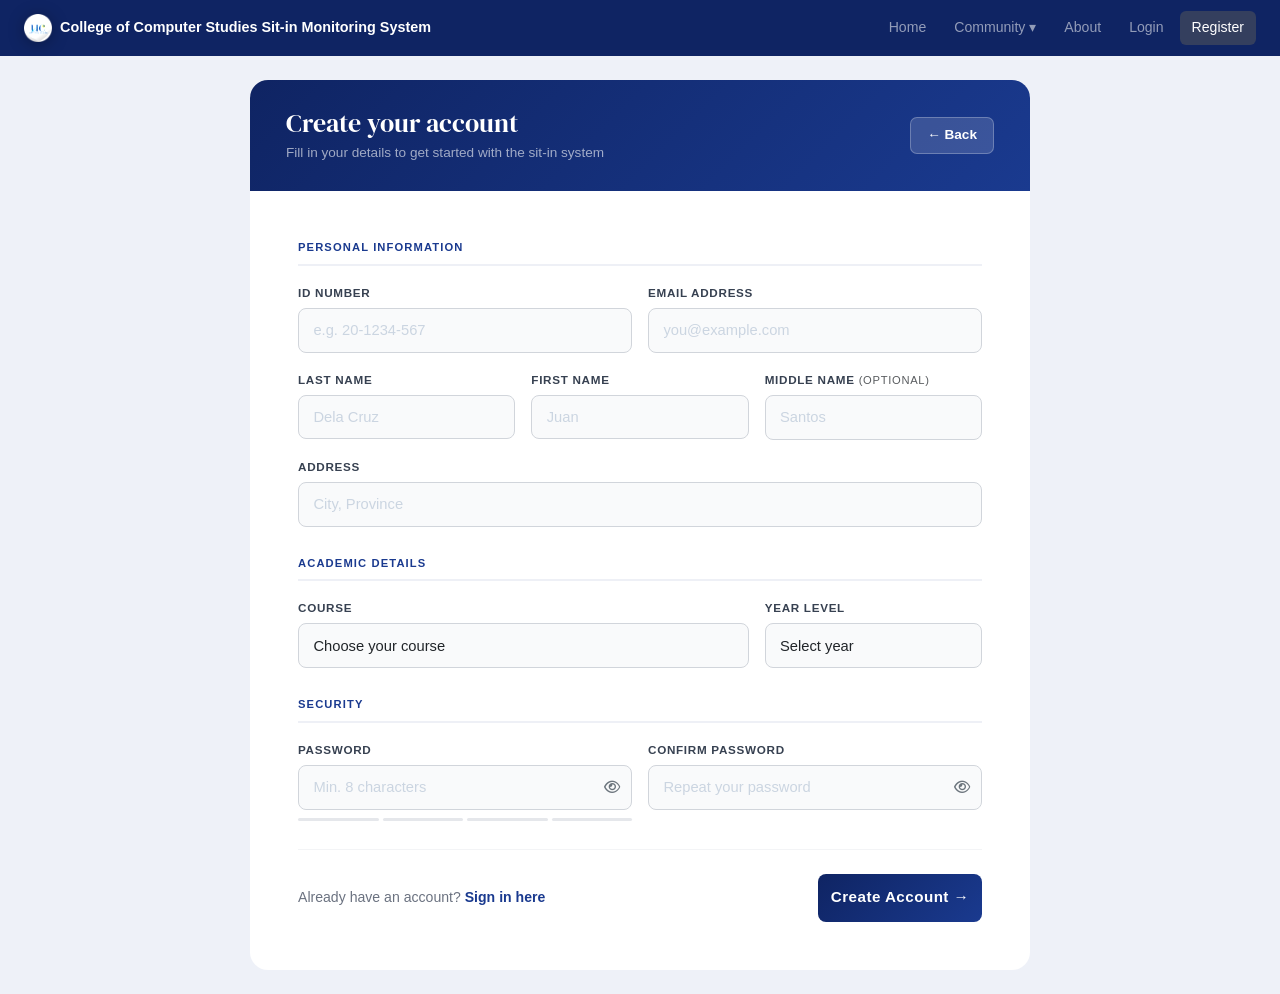
==== commit cc5fbfde: "Latest" ====
--- a/register.html
+++ b/register.html
@@ -6,7 +6,35 @@
   <title>CCS | Register</title>
   <link href="https://cdn.jsdelivr.net/npm/bootstrap@5.3.3/dist/css/bootstrap.min.css" rel="stylesheet"/>
   <link href="https://fonts.googleapis.com/css2?family=DM+Sans:wght@400;500;600&family=DM+Serif+Display&display=swap" rel="stylesheet"/>
+  <link href="https://cdnjs.cloudflare.com/ajax/libs/font-awesome/6.5.0/css/all.min.css" rel="stylesheet"/>
   <link href="style.css" rel="stylesheet"/>
+  <style>
+    /* ── Password wrapper ── */
+    .pw-wrap {
+      position: relative;
+    }
+    .pw-wrap .form-control {
+      padding-right: 2.6rem;
+    }
+    .pw-toggle {
+      position: absolute;
+      right: .75rem;
+      top: 50%;
+      transform: translateY(-50%);
+      background: none;
+      border: none;
+      padding: 0;
+      cursor: pointer;
+      color: #6c757d;
+      font-size: .9rem;
+      line-height: 1;
+      z-index: 5;
+      transition: color .15s;
+    }
+    .pw-toggle:hover {
+      color: #343a40;
+    }
+  </style>
 </head>
 <body>
 
@@ -108,14 +136,24 @@
           <div class="row g-3">
             <div class="col-md-6">
               <label for="password" class="form-label">Password</label>
-              <input type="password" class="form-control" id="password" name="password" placeholder="Min. 8 characters" required/>
+              <div class="pw-wrap">
+                <input type="password" class="form-control" id="password" name="password" placeholder="Min. 8 characters" required/>
+                <button type="button" class="pw-toggle" onclick="togglePassword('password', this)" tabindex="-1" aria-label="Show password">
+                  <i class="fa-regular fa-eye"></i>
+                </button>
+              </div>
               <div class="strength-bar mt-2">
                 <span id="s1"></span><span id="s2"></span><span id="s3"></span><span id="s4"></span>
               </div>
             </div>
             <div class="col-md-6">
               <label for="repeatPassword" class="form-label">Confirm Password</label>
-              <input type="password" class="form-control" id="repeatPassword" name="repeatPassword" placeholder="Repeat your password" required/>
+              <div class="pw-wrap">
+                <input type="password" class="form-control" id="repeatPassword" name="repeatPassword" placeholder="Repeat your password" required/>
+                <button type="button" class="pw-toggle" onclick="togglePassword('repeatPassword', this)" tabindex="-1" aria-label="Show confirm password">
+                  <i class="fa-regular fa-eye"></i>
+                </button>
+              </div>
             </div>
           </div>
 
@@ -131,5 +169,18 @@
 
   <script src="https://cdn.jsdelivr.net/npm/bootstrap@5.3.3/dist/js/bootstrap.bundle.min.js"></script>
   <script src="script.js"></script>
+  <script>
+    function togglePassword(fieldId, btn) {
+      const input = document.getElementById(fieldId);
+      const icon  = btn.querySelector('i');
+      if (input.type === 'password') {
+        input.type = 'text';
+        icon.classList.replace('fa-eye', 'fa-eye-slash');
+      } else {
+        input.type = 'password';
+        icon.classList.replace('fa-eye-slash', 'fa-eye');
+      }
+    }
+  </script>
 </body>
-</html>
+</html>
--- a/style.css
+++ b/style.css
@@ -18,12 +18,12 @@
   overflow: hidden;
 }
 .brand-panel::before {
-  content:''; position:absolute; top:-60px; right:-60px;
+  position:absolute; top:-60px; right:-60px;
   width:200px; height:200px; border-radius:50%;
   background:rgba(201,168,76,.12);
 }
 .brand-panel::after {
-  content:''; position:absolute; bottom:-50px; left:-50px;
+  position:absolute; bottom:-50px; left:-50px;
   width:180px; height:180px; border-radius:50%;
   background:rgba(255,255,255,.05);
 }
@@ -49,7 +49,7 @@
   overflow:hidden;
 }
 .card-header-ccs::after {
-  content:''; position:absolute;
+  position:absolute;
   top:-50px; right:-50px;
   width:160px; height:160px; border-radius:50%;
   background:rgba(201,168,76,.15);
@@ -86,6 +86,9 @@
 }
 .form-control::placeholder { color:#cbd5e1; }
 .form-check-input:checked { background-color:#0f2463; border-color:#0f2463; }
+.form-check-input:focus {
+  box-shadow: none !important;
+}
 .form-check-label { font-size:.88rem; color:#6b7280; }
 
 .forgot-link { font-size:.88rem; color:#1a3a8f; text-decoration:none; font-weight:500; }
@@ -118,8 +121,6 @@
 .signin-hint a { color:#1a3a8f; font-weight:600; }
 
 .form-footer { border-top:1px solid #f3f4f6; padding-top:1.5rem; margin-top:1.75rem; }
-
-/* ADD THIS TO THE END OF YOUR style.css */
 
 /* Navbar logo */
 .nav-logo {
@@ -141,3 +142,610 @@
 
 /* Remove old nav-dot since we're not using it anymore */
 .nav-dot { display: none; }
+
+/* NUCLEAR OPTION - Remove ALL focus rings and outlines globally */
+*,
+*::before,
+*::after {
+  box-shadow: none !important;
+  outline: none !important;
+  border-image: none !important;
+}
+
+/* Override Bootstrap form elements specifically */
+.form-check-input:focus,
+.form-control:focus,
+.form-select:focus,
+.btn:focus,
+input:focus,
+input:focus-visible,
+input:focus-within {
+  box-shadow: none !important;
+  outline: none !important;
+  outline-offset: 0 !important;
+}
+
+/* Kill browser default focus styles */
+input:focus-visible,
+button:focus-visible {
+  outline: none !important;
+}
+
+/* ============================================================
+   CCS Sit-in Portal – Student Dashboard
+   style.css
+   ============================================================ */
+
+@import url('https://fonts.googleapis.com/css2?family=Plus+Jakarta+Sans:wght@300;400;500;600;700;800&family=Lora:wght@600;700&display=swap');
+
+/* ── VARIABLES ─────────────────────────────────────────────── */
+:root {
+  --navy:        #0d2255;
+  --navy2:       #16336b;
+  --navy3:       #1e4080;
+  --gold:        #f5a623;
+  --gold2:       #e8961a;
+  --bg:          #eef1f8;
+  --card:        #ffffff;
+  --border:      #dce3f0;
+  --text:        #0d1f45;
+  --text2:       #3d4f75;
+  --text3:       #8494b8;
+  --green:       #16a34a;
+  --green-bg:    #dcfce7;
+  --red:         #dc2626;
+  --red-bg:      #fee2e2;
+  --blue:        #2563eb;
+  --blue-bg:     #dbeafe;
+  --radius:      14px;
+  --radius-sm:   10px;
+  --shadow:      0 2px 12px rgba(13,34,85,.10);
+  --shadow-lg:   0 8px 32px rgba(13,34,85,.18);
+}
+
+/* ── BASE ───────────────────────────────────────────────────── */
+*, *::before, *::after { box-sizing: border-box; }
+
+body {
+  font-family: 'Plus Jakarta Sans', sans-serif;
+  background: var(--bg);
+  color: var(--text);
+  font-size: 14px;
+}
+
+h1, h2, h3, h4, h5, h6,
+.font-display {
+  font-family: 'Lora', serif;
+}
+
+/* ── TOAST ──────────────────────────────────────────────────── */
+#liveToast {
+  min-width: 260px;
+  background: var(--navy);
+  color: #fff;
+  border: none;
+  border-radius: var(--radius-sm);
+  box-shadow: var(--shadow-lg);
+}
+#liveToast .toast-body {
+  display: flex;
+  align-items: center;
+  gap: 10px;
+  font-size: .84rem;
+  font-weight: 600;
+}
+.toast-container {
+  z-index: 1090;
+}
+
+/* ── NAVBAR ─────────────────────────────────────────────────── */
+.ccs-navbar {
+  background: linear-gradient(135deg, var(--navy) 0%, var(--navy2) 100%) !important;
+  box-shadow: 0 3px 20px rgba(13,34,85,.35);
+  padding: 0 28px;
+  height: 62px;
+}
+.ccs-navbar .navbar-brand {
+  font-family: 'Lora', serif;
+  font-size: 1rem;
+  font-weight: 700;
+  color: #fff !important;
+  display: flex;
+  align-items: center;
+  gap: 10px;
+}
+.brand-pip {
+  width: 9px; height: 9px;
+  background: var(--gold);
+  border-radius: 50%;
+  box-shadow: 0 0 8px var(--gold);
+  display: inline-block;
+}
+.ccs-navbar .nav-link {
+  color: rgba(255,255,255,.78) !important;
+  font-size: .82rem;
+  font-weight: 600;
+  padding: 7px 12px !important;
+  border-radius: 8px;
+  transition: background .18s, color .18s;
+  display: flex;
+  align-items: center;
+  gap: 6px;
+}
+.ccs-navbar .nav-link:hover,
+.ccs-navbar .nav-link.active {
+  background: rgba(255,255,255,.14);
+  color: #fff !important;
+}
+.ccs-navbar .nav-link i { font-size: .85rem; }
+
+/* logout btn */
+.btn-logout {
+  background: var(--gold) !important;
+  color: var(--navy) !important;
+  font-weight: 800 !important;
+  border-radius: 8px !important;
+  padding: 7px 16px !important;
+  border: none !important;
+}
+.btn-logout:hover { background: var(--gold2) !important; }
+
+/* notification badge */
+.notif-badge {
+  background: var(--red);
+  color: #fff;
+  font-size: .62rem;
+  font-weight: 800;
+  padding: 1px 6px;
+  border-radius: 20px;
+  margin-left: 2px;
+}
+
+/* custom dropdown */
+.ccs-dropdown-menu {
+  border: 1px solid var(--border);
+  border-radius: var(--radius-sm);
+  box-shadow: var(--shadow-lg);
+  overflow: hidden;
+  min-width: 210px;
+  padding: 0;
+}
+.ccs-dropdown-menu .dropdown-item {
+  font-size: .82rem;
+  font-weight: 500;
+  padding: 11px 16px;
+  color: var(--text);
+  border-bottom: 1px solid var(--border);
+  display: flex;
+  align-items: center;
+  gap: 10px;
+}
+.ccs-dropdown-menu .dropdown-item:last-child { border-bottom: none; }
+.ccs-dropdown-menu .dropdown-item:hover { background: var(--bg); color: var(--navy); }
+
+/* notif panel */
+.notif-header {
+  padding: 10px 16px;
+  border-bottom: 1px solid var(--border);
+  font-size: .78rem;
+  font-weight: 800;
+  color: var(--navy);
+  display: flex;
+  justify-content: space-between;
+  align-items: center;
+}
+.notif-clear {
+  font-weight: 400;
+  color: var(--text3);
+  cursor: pointer;
+  font-size: .73rem;
+}
+.notif-item {
+  display: flex;
+  gap: 12px;
+  padding: 11px 16px;
+  border-bottom: 1px solid var(--border);
+  cursor: pointer;
+  transition: background .15s;
+}
+.notif-item:hover { background: var(--bg); }
+.notif-item:last-child { border-bottom: none; }
+.notif-icon {
+  width: 34px; height: 34px;
+  border-radius: 9px;
+  display: flex; align-items: center; justify-content: center;
+  font-size: .85rem; flex-shrink: 0;
+}
+.notif-icon.blue { background: var(--blue-bg); color: var(--blue); }
+.notif-icon.green { background: var(--green-bg); color: var(--green); }
+.notif-icon.gold { background: #fef3c7; color: var(--gold2); }
+.notif-title { font-size: .8rem; font-weight: 700; color: var(--text); margin-bottom: 2px; }
+.notif-time { font-size: .7rem; color: var(--text3); }
+.notif-empty { padding: 18px; text-align: center; color: var(--text3); font-size: .82rem; font-style: italic; }
+
+/* ── PAGE WRAPPER ───────────────────────────────────────────── */
+.page-wrap {
+  max-width: 1380px;
+  margin: 0 auto;
+  padding: 26px 20px 48px;
+}
+
+/* ── VIEWS ──────────────────────────────────────────────────── */
+.view { display: none; }
+.view.active {
+  display: block;
+  animation: fadeUp .35s ease;
+}
+@keyframes fadeUp {
+  from { opacity: 0; transform: translateY(10px); }
+  to   { opacity: 1; transform: translateY(0); }
+}
+
+/* ── CARD ───────────────────────────────────────────────────── */
+.ccs-card {
+  background: var(--card);
+  border-radius: var(--radius);
+  border: 1px solid var(--border);
+  box-shadow: var(--shadow);
+  overflow: hidden;
+}
+.ccs-card-header {
+  background: linear-gradient(135deg, var(--navy2) 0%, var(--navy3) 100%);
+  color: #fff;
+  padding: 11px 18px;
+  font-size: .72rem;
+  font-weight: 700;
+  letter-spacing: .07em;
+  text-transform: uppercase;
+  display: flex;
+  align-items: center;
+  gap: 8px;
+}
+.ccs-card-header i { opacity: .8; }
+.ccs-card-body { padding: 18px; }
+
+/* ── STUDENT INFO CARD ──────────────────────────────────────── */
+.stu-avatar-wrap {
+  display: flex;
+  flex-direction: column;
+  align-items: center;
+  padding: 22px 18px 16px;
+  border-bottom: 1px solid var(--border);
+}
+.stu-avatar-wrap img {
+  width: 90px; height: 90px;
+  border-radius: 50%;
+  object-fit: cover;
+  border: 3px solid var(--navy2);
+  box-shadow: 0 4px 20px rgba(13,34,85,.25);
+  margin-bottom: 12px;
+}
+.stu-name {
+  font-family: 'Lora', serif;
+  font-size: 1rem;
+  font-weight: 700;
+  color: var(--navy);
+  text-align: center;
+  margin-bottom: 6px;
+}
+.stu-badge {
+  background: var(--bg);
+  border: 1px solid var(--border);
+  border-radius: 20px;
+  padding: 3px 14px;
+  font-size: .68rem;
+  font-weight: 700;
+  color: var(--navy2);
+  text-transform: uppercase;
+  letter-spacing: .06em;
+}
+.info-list { list-style: none; padding: 12px 18px; margin: 0; }
+.info-list li {
+  display: flex;
+  align-items: center;
+  gap: 10px;
+  padding: 9px 0;
+  border-bottom: 1px solid var(--border);
+}
+.info-list li:last-child { border-bottom: none; }
+.info-icon {
+  width: 30px; height: 30px;
+  border-radius: 8px;
+  background: var(--bg);
+  display: flex; align-items: center; justify-content: center;
+  flex-shrink: 0;
+  color: var(--navy2);
+  font-size: .8rem;
+}
+.info-label { font-size: .7rem; color: var(--text3); margin-bottom: 1px; }
+.info-value { font-size: .83rem; font-weight: 700; color: var(--text); }
+
+/* session block */
+.session-block {
+  margin: 0 18px 18px;
+  background: linear-gradient(135deg, var(--navy) 0%, #1a3f90 100%);
+  border-radius: var(--radius-sm);
+  padding: 14px 16px;
+  color: #fff;
+}
+.session-block .s-label { font-size: .68rem; text-transform: uppercase; letter-spacing: .07em; opacity: .7; margin-bottom: 6px; }
+.session-block .s-num { font-family: 'Lora', serif; font-size: 2.2rem; font-weight: 700; line-height: 1; }
+.session-block .s-sub { font-size: .72rem; opacity: .6; margin-top: 3px; }
+.session-bar { background: rgba(255,255,255,.18); border-radius: 99px; height: 5px; margin-top: 12px; overflow: hidden; }
+.session-bar-fill { height: 100%; background: var(--gold); border-radius: 99px; transition: width .8s cubic-bezier(.34,1,.64,1); }
+
+/* ── STATUS STRIP ───────────────────────────────────────────── */
+.status-strip {
+  display: flex;
+  align-items: center;
+  gap: 12px;
+  padding: 13px 18px;
+  border-radius: var(--radius);
+  border: 1.5px solid;
+  font-size: .84rem;
+  font-weight: 600;
+}
+.status-strip.off { background: #f0f4ff; border-color: #c7d4f5; color: var(--navy2); }
+.status-strip.on  { background: var(--green-bg); border-color: #86efac; color: #14532d; }
+.pulse-dot {
+  width: 10px; height: 10px;
+  border-radius: 50%;
+  flex-shrink: 0;
+  animation: pulse 1.8s infinite;
+}
+.pulse-dot.off { background: #94a3c0; box-shadow: 0 0 0 3px rgba(148,163,192,.25); }
+.pulse-dot.on  { background: var(--green); box-shadow: 0 0 0 3px rgba(22,163,74,.25); }
+@keyframes pulse { 0%,100% { opacity:1; } 50% { opacity:.5; } }
+
+/* ── QUICK ACTIONS ──────────────────────────────────────────── */
+.qa-btn {
+  display: flex;
+  flex-direction: column;
+  align-items: center;
+  justify-content: center;
+  gap: 8px;
+  padding: 18px 12px;
+  border-radius: var(--radius-sm);
+  border: 1.5px solid var(--border);
+  background: var(--card);
+  cursor: pointer;
+  color: var(--text);
+  font-size: .8rem;
+  font-weight: 700;
+  text-align: center;
+  transition: all .2s;
+  width: 100%;
+}
+.qa-btn i { font-size: 1.4rem; color: var(--navy2); }
+.qa-btn:hover {
+  background: var(--navy);
+  border-color: var(--navy);
+  color: #fff;
+  transform: translateY(-3px);
+  box-shadow: var(--shadow-lg);
+}
+.qa-btn:hover i { color: var(--gold); }
+.qa-btn.primary { background: var(--navy); border-color: var(--navy); color: #fff; }
+.qa-btn.primary i { color: var(--gold); }
+.qa-btn.primary:hover { background: var(--navy3); }
+
+/* ── ANNOUNCEMENTS ──────────────────────────────────────────── */
+.ann-item { padding: 14px 0; border-bottom: 1px solid var(--border); }
+.ann-item:last-child { border-bottom: none; padding-bottom: 0; }
+.ann-meta { display: flex; align-items: center; gap: 8px; margin-bottom: 8px; }
+.ann-tag {
+  background: var(--navy); color: #fff;
+  font-size: .65rem; font-weight: 800;
+  padding: 2px 9px; border-radius: 4px;
+  text-transform: uppercase; letter-spacing: .05em;
+}
+.ann-date { color: var(--text3); font-size: .72rem; }
+.ann-text {
+  background: var(--bg);
+  border-radius: var(--radius-sm);
+  padding: 10px 14px;
+  font-size: .83rem; color: var(--text2); line-height: 1.65;
+  border-left: 3px solid var(--navy3);
+}
+.ann-empty { color: var(--text3); font-style: italic; }
+
+/* ── RULES ──────────────────────────────────────────────────── */
+.rules-scroll { padding: 16px 18px; max-height: 500px; overflow-y: auto; font-size: .82rem; line-height: 1.72; color: var(--text2); }
+.rules-scroll::-webkit-scrollbar { width: 4px; }
+.rules-scroll::-webkit-scrollbar-track { background: var(--bg); }
+.rules-scroll::-webkit-scrollbar-thumb { background: var(--border); border-radius: 99px; }
+.rules-uni { font-family: 'Lora', serif; font-weight: 700; font-size: .95rem; color: var(--navy); text-align: center; margin-bottom: 3px; }
+.rules-dept { font-size: .68rem; text-align: center; color: var(--text3); text-transform: uppercase; letter-spacing: .07em; margin-bottom: 12px; }
+.rules-sec { font-weight: 800; font-size: .72rem; color: var(--navy); text-transform: uppercase; letter-spacing: .06em; margin: 14px 0 8px; padding-bottom: 5px; border-bottom: 1.5px solid var(--border); }
+.rules-scroll ol { padding-left: 18px; }
+.rules-scroll ol li { margin-bottom: 9px; }
+.rules-scroll ol li::marker { color: var(--navy2); font-weight: 700; }
+
+/* ── DATA TABLE ─────────────────────────────────────────────── */
+.ccs-table { width: 100%; border-collapse: collapse; font-size: .82rem; }
+.ccs-table th {
+  background: var(--navy); color: #fff;
+  padding: 10px 14px; text-align: left;
+  font-size: .72rem; font-weight: 700;
+  letter-spacing: .05em; text-transform: uppercase;
+}
+.ccs-table th:first-child { border-radius: 8px 0 0 8px; }
+.ccs-table th:last-child  { border-radius: 0 8px 8px 0; }
+.ccs-table td { padding: 10px 14px; border-bottom: 1px solid var(--border); color: var(--text2); vertical-align: middle; }
+.ccs-table tr:last-child td { border-bottom: none; }
+.ccs-table tr:hover td { background: #f8f9ff; }
+.no-data-row td { text-align: center; padding: 40px; color: var(--text3); font-style: italic; }
+
+/* chips */
+.chip { display: inline-block; padding: 3px 12px; border-radius: 20px; font-size: .7rem; font-weight: 700; border: 1.5px solid; }
+.chip-blue   { background: var(--blue-bg);  color: var(--blue);  border-color: #bfdbfe; }
+.chip-green  { background: var(--green-bg); color: var(--green); border-color: #bbf7d0; }
+.chip-red    { background: var(--red-bg);   color: var(--red);   border-color: #fecaca; }
+
+/* pagination */
+.ccs-pgbtn {
+  width: 32px; height: 32px; border-radius: 7px;
+  border: 1.5px solid var(--border); background: var(--card);
+  cursor: pointer; font-size: .78rem; font-weight: 700; color: var(--text2);
+  transition: .18s; display: inline-flex; align-items: center; justify-content: center;
+}
+.ccs-pgbtn:hover, .ccs-pgbtn.active { background: var(--navy); color: #fff; border-color: var(--navy); }
+
+/* table controls */
+.tbl-entries select {
+  border: 1.5px solid var(--border); border-radius: 7px;
+  padding: 5px 10px; font-size: .82rem; background: var(--card);
+  outline: none; cursor: pointer; font-family: inherit;
+}
+.tbl-search {
+  display: flex; align-items: center; gap: 8px;
+  background: var(--card); border: 1.5px solid var(--border);
+  border-radius: 8px; padding: 6px 12px;
+}
+.tbl-search input {
+  border: none; outline: none;
+  font-size: .82rem; color: var(--text); background: transparent; width: 200px;
+  font-family: inherit;
+}
+.tbl-search i { color: var(--text3); font-size: .8rem; }
+
+/* view header */
+.view-header { display: flex; align-items: center; justify-content: space-between; margin-bottom: 20px; }
+.view-title { font-family: 'Lora', serif; font-size: 1.45rem; font-weight: 700; color: var(--navy); display: flex; align-items: center; gap: 10px; }
+.view-title i { font-size: 1.2rem; color: var(--navy3); }
+
+/* ── FORMS ──────────────────────────────────────────────────── */
+.form-label-ccs {
+  display: block;
+  font-size: .72rem; font-weight: 700; color: var(--text2);
+  text-transform: uppercase; letter-spacing: .06em;
+  margin-bottom: 6px;
+}
+.form-control-ccs, .form-select-ccs {
+  width: 100%; padding: 10px 14px;
+  border: 1.5px solid var(--border); border-radius: var(--radius-sm);
+  font-size: .875rem; color: var(--text); background: var(--bg);
+  outline: none; transition: border-color .18s, background .18s;
+  font-family: inherit;
+}
+.form-control-ccs:focus, .form-select-ccs:focus {
+  border-color: var(--navy2); background: #fff;
+}
+.form-control-ccs[readonly] { color: var(--text3); cursor: default; }
+
+/* ── BUTTONS ────────────────────────────────────────────────── */
+.btn-ccs-primary {
+  display: flex; align-items: center; justify-content: center; gap: 8px;
+  width: 100%; padding: 12px;
+  border-radius: var(--radius-sm); border: none;
+  background: var(--navy); color: #fff;
+  font-size: .9rem; font-weight: 700; cursor: pointer;
+  transition: background .18s, transform .15s; font-family: inherit;
+}
+.btn-ccs-primary:hover { background: var(--navy3); transform: translateY(-1px); }
+
+.btn-ccs-outline {
+  background: none; border: 1.5px solid var(--border);
+  border-radius: 7px; color: var(--text2);
+  font-size: .72rem; font-weight: 700;
+  padding: 4px 10px; cursor: pointer; transition: .18s; font-family: inherit;
+}
+.btn-ccs-outline:hover { border-color: var(--navy); color: var(--navy); }
+.btn-ccs-danger { color: var(--red); border-color: #fecaca; }
+.btn-ccs-danger:hover { background: var(--red-bg); border-color: var(--red); }
+
+.btn-ccs-export {
+  display: flex; align-items: center; gap: 8px;
+  padding: 9px 18px; border-radius: var(--radius-sm); border: none;
+  background: var(--navy); color: #fff;
+  font-size: .82rem; font-weight: 700; cursor: pointer;
+  transition: background .18s; font-family: inherit;
+}
+.btn-ccs-export:hover { background: var(--navy3); }
+
+/* ── RESERVATION ────────────────────────────────────────────── */
+.res-tip { display: flex; gap: 10px; padding: 10px 0; border-bottom: 1px solid var(--border); align-items: flex-start; font-size: .8rem; color: var(--text2); line-height: 1.55; }
+.res-tip:last-child { border-bottom: none; }
+.res-tip i { color: var(--navy2); width: 16px; flex-shrink: 0; margin-top: 2px; }
+.res-tip strong { color: var(--navy); }
+
+.res-row {
+  display: flex; align-items: center; justify-content: space-between;
+  padding: 11px 14px; border-radius: var(--radius-sm);
+  background: var(--bg); border: 1.5px solid var(--border);
+  margin-bottom: 10px;
+}
+.res-row-lab { font-size: .88rem; font-weight: 700; color: var(--navy); }
+.res-row-meta { font-size: .75rem; color: var(--text3); margin-top: 2px; }
+
+/* ── PROFILE ────────────────────────────────────────────────── */
+.profile-av-card {
+  display: flex; flex-direction: column; align-items: center;
+  padding: 28px 20px;
+}
+.profile-av-card img {
+  width: 110px; height: 110px;
+  border-radius: 50%; object-fit: cover;
+  border: 3px solid var(--navy2); box-shadow: var(--shadow-lg);
+  margin-bottom: 14px;
+}
+.profile-name { font-family: 'Lora', serif; font-size: 1.05rem; font-weight: 700; color: var(--navy); text-align: center; margin-bottom: 4px; }
+.profile-role { font-size: .75rem; color: var(--text3); text-align: center; margin-bottom: 16px; }
+.btn-photo {
+  display: flex; align-items: center; gap: 7px;
+  border: 1.5px solid var(--border); background: none;
+  border-radius: 8px; padding: 7px 16px;
+  font-size: .78rem; font-weight: 700; color: var(--navy2);
+  cursor: pointer; transition: .18s; font-family: inherit;
+}
+.btn-photo:hover { border-color: var(--navy); background: var(--bg); }
+.profile-sess-stat {
+  width: 100%; margin-top: 20px;
+  background: var(--navy); border-radius: var(--radius-sm);
+  padding: 14px; color: #fff; text-align: center;
+}
+.profile-sess-stat .big { font-family: 'Lora', serif; font-size: 2rem; font-weight: 700; }
+.profile-sess-stat .sml { font-size: .72rem; opacity: .65; }
+
+/* ── MODALS (custom) ────────────────────────────────────────── */
+.ccs-modal .modal-content {
+  border-radius: var(--radius);
+  border: none;
+  box-shadow: 0 20px 60px rgba(0,0,0,.22);
+  text-align: center;
+  padding: 10px;
+}
+.ccs-modal .modal-body { padding: 28px 24px 10px; }
+.ccs-modal .modal-footer { border: none; justify-content: center; padding-bottom: 22px; gap: 10px; }
+.m-icon {
+  width: 64px; height: 64px; border-radius: 50%;
+  border: 2.5px solid var(--green);
+  display: flex; align-items: center; justify-content: center;
+  margin: 0 auto 18px;
+  color: var(--green); font-size: 1.6rem;
+}
+.m-icon.warn   { border-color: var(--gold);  color: var(--gold); }
+.m-icon.danger { border-color: var(--red);   color: var(--red);  }
+.m-title { font-family: 'Lora', serif; font-size: 1.3rem; font-weight: 700; color: var(--navy); margin-bottom: 8px; }
+.m-sub   { font-size: .85rem; color: var(--text3); line-height: 1.55; }
+.btn-m-ok {
+  background: var(--navy); color: #fff; border: none;
+  border-radius: var(--radius-sm); padding: 11px 36px;
+  font-size: .9rem; font-weight: 700; cursor: pointer;
+  font-family: inherit; transition: background .18s;
+}
+.btn-m-ok:hover { background: var(--navy3); }
+.btn-m-ok.danger { background: var(--red); }
+.btn-m-ok.danger:hover { background: #b91c1c; }
+.btn-m-cancel {
+  background: var(--bg); color: var(--text2);
+  border: 1.5px solid var(--border); border-radius: var(--radius-sm);
+  padding: 11px 24px; font-size: .9rem; font-weight: 700;
+  cursor: pointer; font-family: inherit; transition: .18s;
+}
+.btn-m-cancel:hover { border-color: var(--navy); color: var(--navy); }
+
+/* ── MISC ───────────────────────────────────────────────────── */
+.tbl-footer { display: flex; align-items: center; justify-content: space-between; margin-top: 14px; font-size: .78rem; color: var(--text3); }
+.gap-2 { gap: .5rem !important; }
+.divider { border: none; border-top: 1px solid var(--border); margin: 6px 0 18px; }
